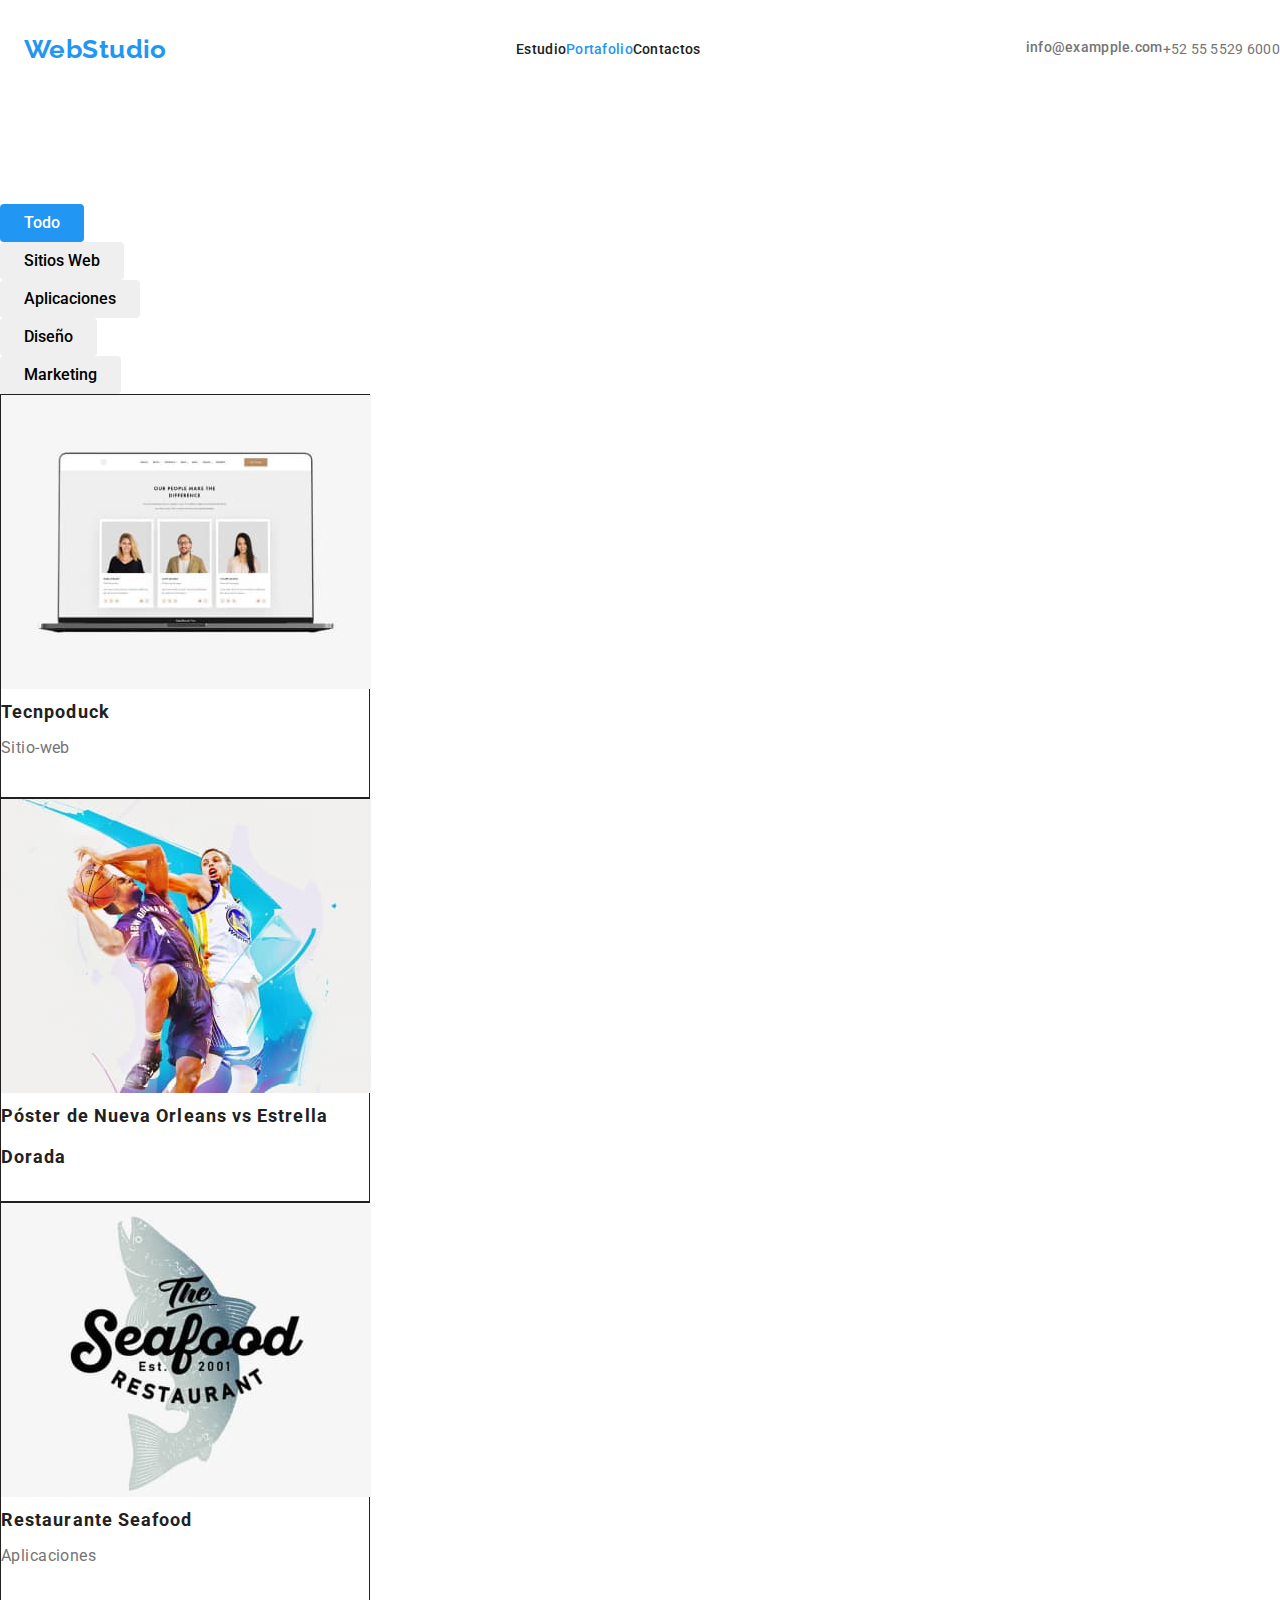
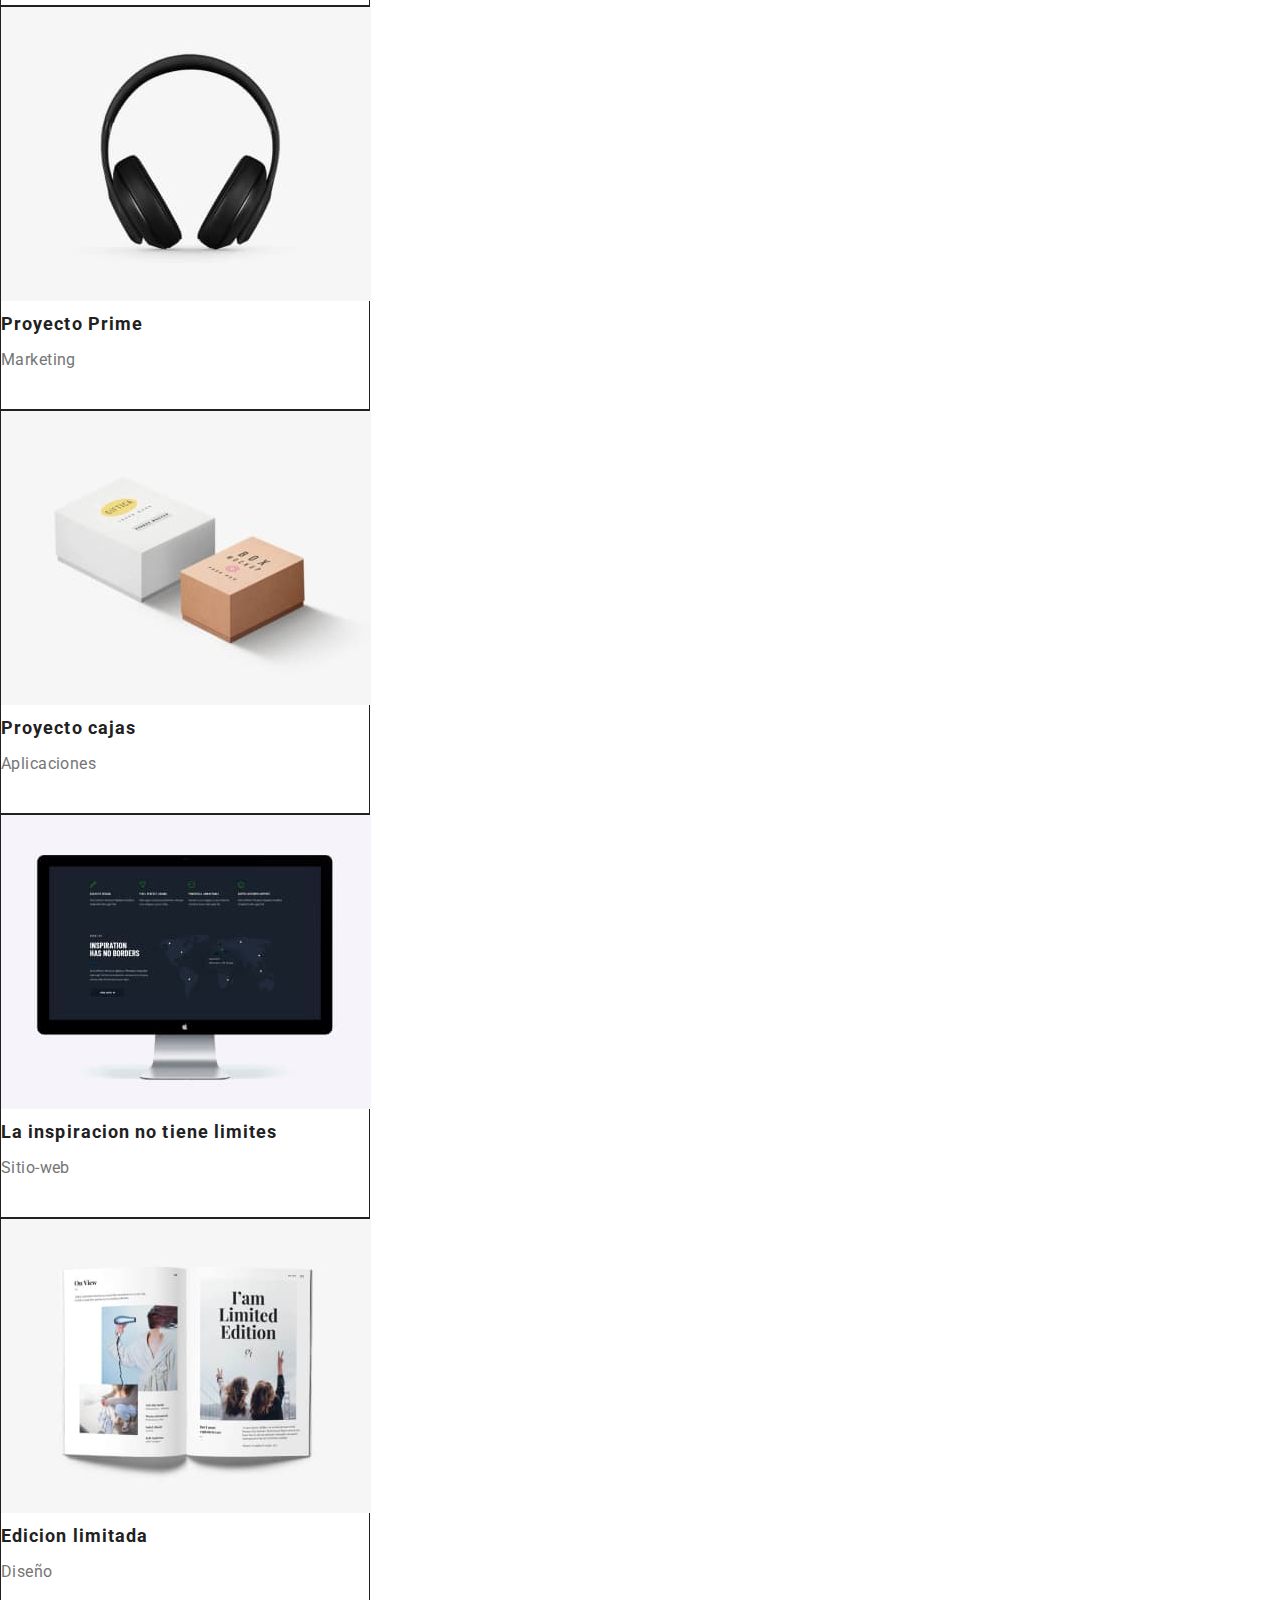
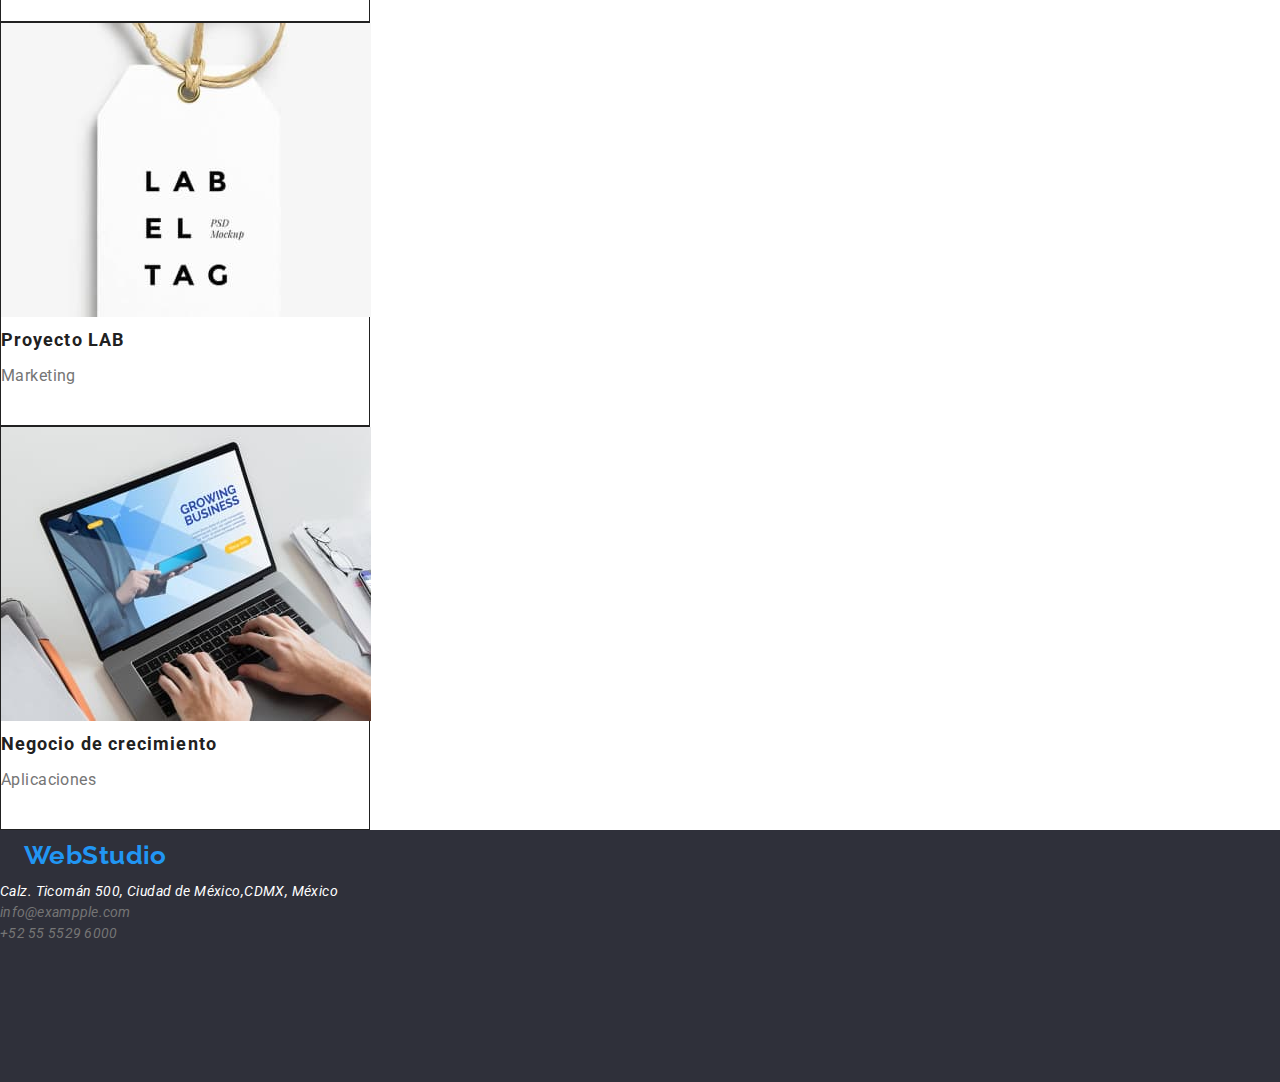
==== portfolio.html @ 2d62c131 "se agrego la tarea" ====
<!DOCTYPE html>
<html lang="en">

<head>
  <meta charset="UTF-8">
  <meta http-equiv="X-UA-Compatible" content="IE=edge">
  <meta name="viewport" content="width=device-width, initial-scale=1.0">
  <title>Portafolio</title>
  <link rel="preconnect" href="https://fonts.googleapis.com">
  <link rel="preconnect" href="https://fonts.gstatic.com" crossorigin>
  <link href="https://fonts.googleapis.com/css2?family=Raleway:wght@700&family=Roboto:wght@400;500;700;900&display=swap"
    rel="stylesheet">
    <link rel="stylesheet" href="css/styles.css">
</head>

<body>
  <header class="header">
    <a class="logo" href="index.html">WebStudio</a>
    <nav class="navbar">
      <ul class="items">
        <li class="item"><a class="link" href="index.html">Estudio</a></li>
        <li class="item">
          <a class="link link-active" href="portfolio.html">Portafolio</a>
        </li>
        <li class="item"><a class="link" href="#">Contactos</a></li>
      </ul>
    </nav>
    <ul class="contact-header">
      <li class="email">
        <a class="email-link" href="mailto:info@exampple.com">info@exampple.com</a>
      </li>
      <li class="telephone">
        <a class="telephone-link" href="tel:+525555296000">+52 55 5529 6000</a>
      </li>
    </ul>
  </header>
  <main>
    <ul class="selector-button">
      <li class="selector-list"><button class="selector-button-filter filter-active" type="button">Todo</button></li>
      <li class="selector-list"><button class="selector-button-filter" type="button">Sitios Web</button></li>
      <li class="selector-list"><button class="selector-button-filter" type="button">Aplicaciones</button></li>
      <li class="selector-list"><button class="selector-button-filter" type="button">Diseño</button></li>
      <li class="selector-list"><button class="selector-button-filter" type="button">Marketing</button></li>
    </ul>

    <ul class="portfolio-cards">
      <li class="portfolio-card">
        <img class="portfolio-image" src="images/imagen10.jpg" alt="imagen" width="370" height="294">
        <h3 class="portfolio-title">Tecnpoduck</h3>
        <p class="portfolio-work">Sitio-web</p>
      </li>
      <li class="portfolio-card">
        <img class="portfolio-image" src="images/imagen11.jpg" alt="imagen" width="370" height="294">
        <h3 class="portfolio-title">Póster de Nueva Orleans vs Estrella Dorada</h3>
        <!-- <p>Aplicaciones</p>  -->
      </li>
      <li class="portfolio-card">
        <img class="portfolio-image" src="images/imagen12.jpg" alt="imagen" width="370" height="294">
        <h3 class="portfolio-title">Restaurante Seafood</h3>
        <p class="portfolio-work">Aplicaciones</p>
      </li>
      <li class="portfolio-card">
        <img class="portfolio-image" src="images/imagen13.jpg" alt="imagen" width="370" height="294">
        <h3 class="portfolio-title">Proyecto Prime</h3>
        <p class="portfolio-work">Marketing</p>
      </li>
      <li class="portfolio-card">
        <img class="portfolio-image" src="images/imagen14.jpg" alt="imagen" width="370" height="294">
        <h3 class="portfolio-title">Proyecto cajas</h3>
        <p class="portfolio-work">Aplicaciones</p>
      </li>
      <li class="portfolio-card">
        <img class="portfolio-image" src="images/imagen15.jpg" alt="imagen" width="370" height="294">
        <h3 class="portfolio-title">La inspiracion no tiene limites</h3>
        <p class="portfolio-work">Sitio-web</p>
      </li>
      <li class="portfolio-card">
        <img class="portfolio-image" src="images/imagen16.jpg" alt="imagen" width="370" height="294">
        <h3 class="portfolio-title">Edicion limitada</h3>
        <p class="portfolio-work">Diseño</p>
      </li>
      <li class="portfolio-card">
        <img class="portfolio-image" src="images/imagen17.jpg" alt="imagen" width="370" height="294">
        <h3 class="portfolio-title">Proyecto LAB</h3>
        <p class="portfolio-work">Marketing</p>
      </li>
      <li class="portfolio-card">
        <img class="portfolio-image" src="images/imagen18.jpg" alt="imagen" width="370" height="294">
        <h3 class="portfolio-title">Negocio de crecimiento</h3>
        <p class="portfolio-work">Aplicaciones</p>
      </li>
    </ul>
  </main>

  <footer>
    <a class="logo" href="#">WebStudio</a>
    <address>
      <ul class="footer-contact">
        <li class="footer-city">
          <a class="footer-city-link" href="#">Calz. Ticomán 500, Ciudad de México,CDMX, México</a>
        </li>
        <li class="email">
          <a class="email-link" href="mailto:info@exampple.com">info@exampple.com</a>
        </li>
        <li class="telephone">
          <a class="telephone-link" href="tel:+525555296000">+52 55 5529 6000</a>
        </li>
      </ul>
    </address>
  </footer>
</body>

</html>
---- css/styles.css ----
*{
  padding: 0;
  margin: 0;
  box-sizing: border-box;
  
}
body{
  /* font-family: 'Raleway', sans-serif; */
  font-family: 'Roboto', sans-serif;
  color: #212121;
  font-size: 14px;
  letter-spacing: 0.03em ;
  background-color: white;
  display: block;
  
} 
.contenedor {
  width: 1200px;
  margin: 0 auto;
  max-width: 100%;
}
button{
  font-family:'Roboto', sans-serif;
}
a{
  text-decoration:none;
  color: #212121;
}
ul{
  list-style: none;
}

/* -----HEADER----- */

.logo{
  color: #2196F3;
  font-weight: 700;
  font-family: 'Raleway', sans-serif;
  font-size: 26px;
  line-height: 1.938em;
  padding: 24px ;
}
.link{
  font-size: 14px;
  font-weight: 500;
  line-height: 16px;
  letter-spacing: 0.02em;
  line-height: 1em;
  
}
.header{
  display: flex;
  justify-content: space-between;
  align-items: center;
}

header a:hover{
  color: #2196F3;
}
.email-link, .telephone-link{
  color: #757575;
  font-size: 14px;
  font-weight: 500;
  line-height: 16px;
  letter-spacing: 0.02em;
  line-height: 1em;

}
.link-active{
  color: #2196F3;
   font-size: 14px;
  font-weight: 500;
  line-height: 1em;
  letter-spacing: 0.02em;
}
.items{
  display: flex;
}
.contact-header{
  display: flex;
}

/* -----HERO---- */

.hero{
  background: #2F303A;
  color: #fff;
  
}
.hero .title{
  font-size: 44px;
  font-weight: 900;
  letter-spacing: 0.06em;
  text-align: center;
  line-height: 3.75em;
  padding-top: 30px;

}
.hero .button-hero{
  background-color: #2196F3;
  color: #fff;
  padding: 10px 32px;
  display: block;
  cursor: pointer;
  border: none;
  border-radius: 4px;
  line-height: 1.875em;
  font-weight: 700;
}

/* -----------CARDS------------ */

.title-advantages{
  display: none;
}

.card-advantages{
  width: 270px;
}
.title-details{
  color: #212121;
  font-size: 14px;
  line-height: 1em;
  font-weight: 700;

}
.card-text{
  color: #757575;
  line-height: 1.5em;
  font-size: 14px;
  font-weight: 400;
}


/* --------ABOUT-------- */

.title-about{
  font-size: 36px;
  text-align: center;
  font-weight: 700;
  line-height: 2.637em;
 
}
.about-images-list{
  margin-top: 55px;
}




/* --------------EQUIPEMENT----------- */


.title-equipment{
  font-size: 36px;
  font-weight: 700;
  text-align: center;
  line-height: 2.637em;
  
}

.card-equipment{
  text-align: center;
  width: 270px;
  height: 368px;
}
.card-name{
  font-size: 16px;
  font-weight: 500;
  line-height: 1.172em;
}
.card-profesion{
  color: #757575;
  font-weight: 400;
  font-size: 16px;
  line-height: 1.172em;
  
}


footer{
  background-color: #2F303A;
  height: 252px;

}
.footer-city-link{
  color: #fff;
  font-weight: 400;
  font-size: 14px;
  line-height: 1.5em;
}
footer .email-link, .telephone-link{
  color: #757575;
  font-weight: 400;
  font-size: 14px;
  line-height: 1.5em;
}



/*-------Portafolio------*/
.selector-button {
  margin-top: 106px;
}

.selector-button-filter{
  padding: 6px 24px;
  border: none;
  border-radius: 4px;
  font-weight: 500;
  font-size: 16px;
  line-height: 1.625em;
  text-align: center;
}


.selector-button-filter:hover{
  color: #fff;
  background-color:#2196F3;
}

.filter-active{
  background-color: #2196F3;
  color: #fff;
}
.portfolio-card{
  width: 370px;
  height: 404px;
  border: 1px solid;
}
.portfolio-title{
  font-size: 18px;
  font-weight: 700;
  line-height: 2.25em;
  letter-spacing: 0.06em;
}
.portfolio-work{
  color: #757575;
  font-weight: 400;
  font-size: 16px;
  line-height: 1.875em;
  
}
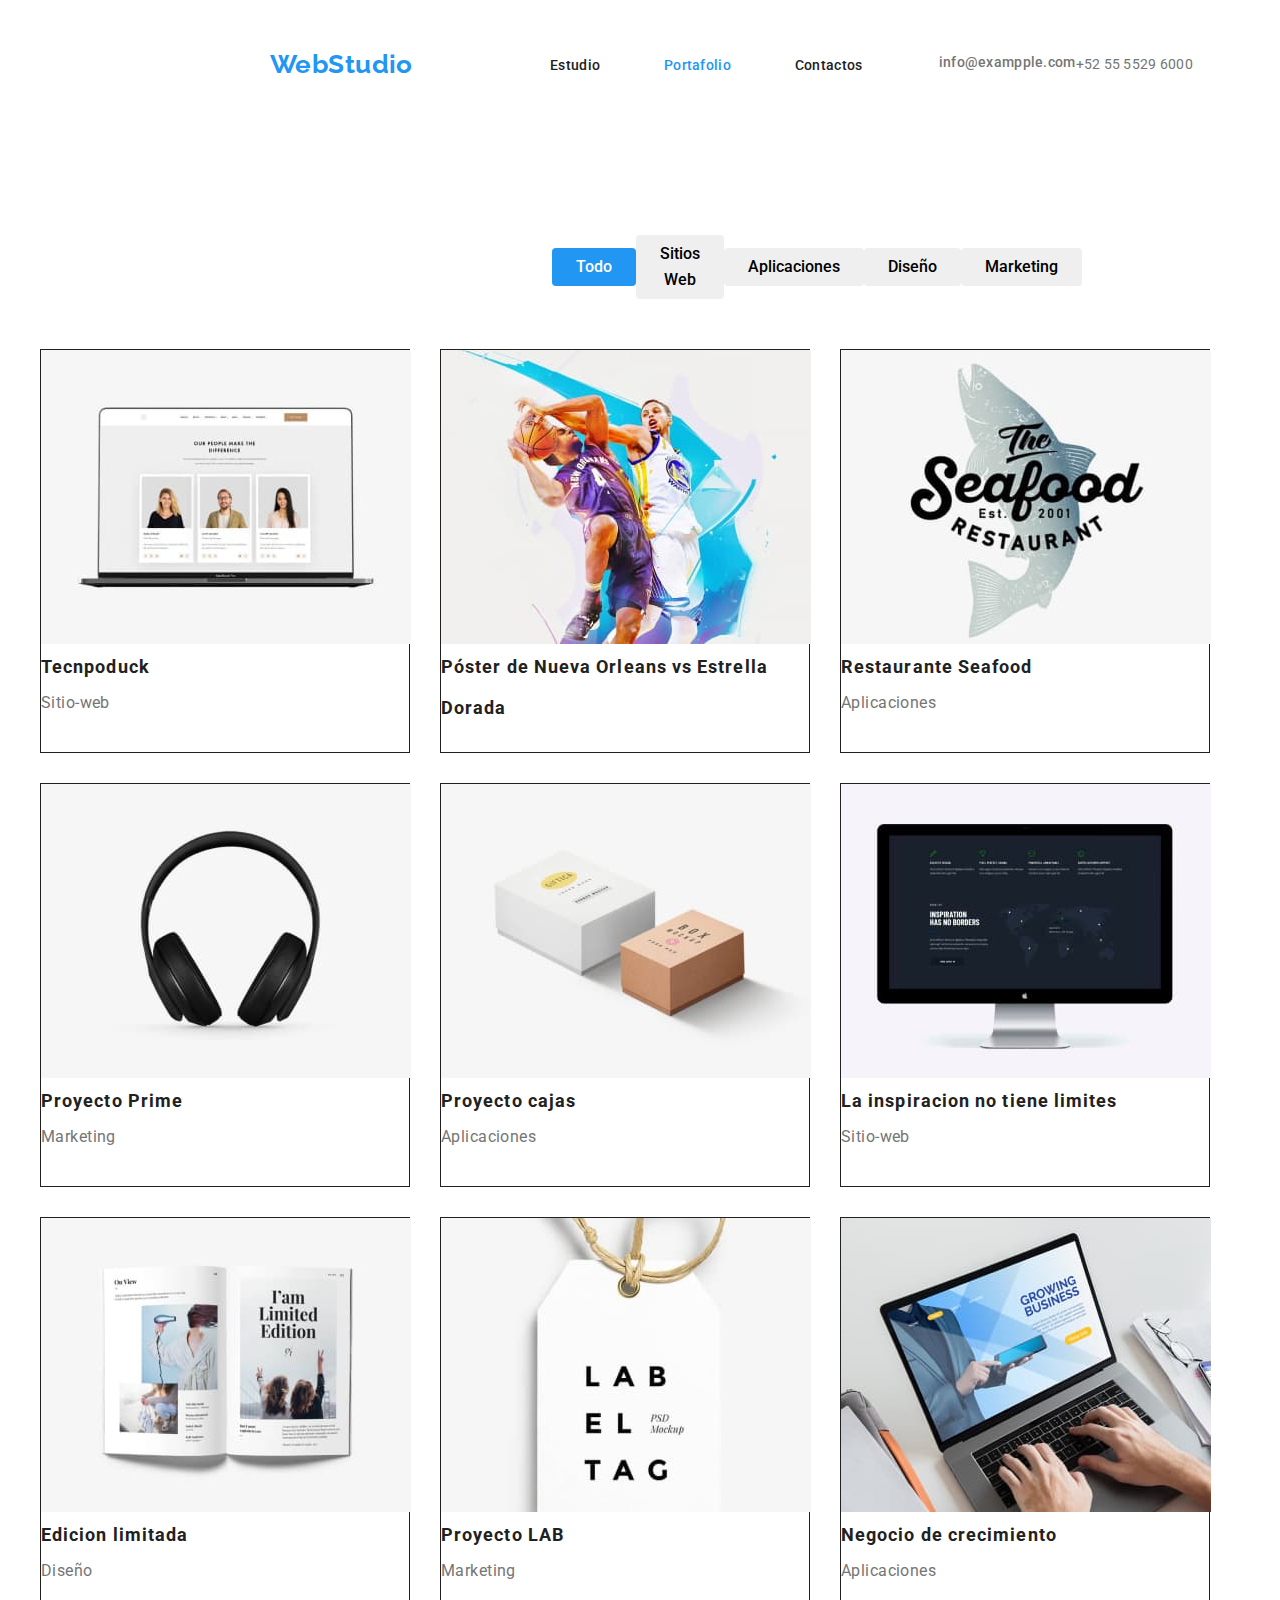
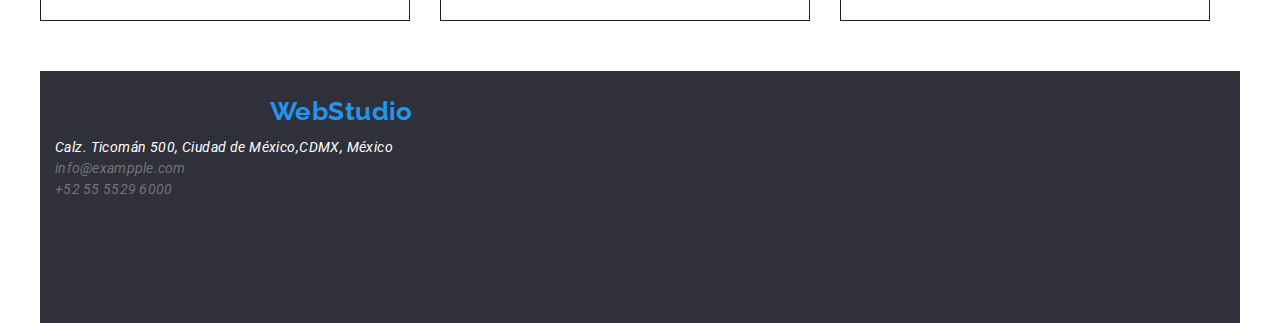
==== commit 6a24d351: "some message" ====
--- a/portfolio.html
+++ b/portfolio.html
@@ -15,24 +15,26 @@
 
 <body>
   <header class="header">
-    <a class="logo" href="index.html">WebStudio</a>
-    <nav class="navbar">
-      <ul class="items">
-        <li class="item"><a class="link" href="index.html">Estudio</a></li>
-        <li class="item">
-          <a class="link link-active" href="portfolio.html">Portafolio</a>
+    <div class="container">
+      <a class="logo" href="index.html">WebStudio</a>
+      <nav class="navbar">
+        <ul class="items">
+          <li class="item"><a class="link" href="index.html">Estudio</a></li>
+          <li class="item">
+            <a class="link link-active" href="portfolio.html">Portafolio</a>
+          </li>
+          <li class="item"><a class="link" href="#">Contactos</a></li>
+        </ul>
+      </nav>
+      <ul class="contact-header">
+        <li class="email">
+          <a class="email-link" href="mailto:info@exampple.com">info@exampple.com</a>
         </li>
-        <li class="item"><a class="link" href="#">Contactos</a></li>
+        <li class="telephone">
+          <a class="telephone-link" href="tel:+525555296000">+52 55 5529 6000</a>
+        </li>
       </ul>
-    </nav>
-    <ul class="contact-header">
-      <li class="email">
-        <a class="email-link" href="mailto:info@exampple.com">info@exampple.com</a>
-      </li>
-      <li class="telephone">
-        <a class="telephone-link" href="tel:+525555296000">+52 55 5529 6000</a>
-      </li>
-    </ul>
+    </div>
   </header>
   <main>
     <ul class="selector-button">
@@ -93,20 +95,22 @@
   </main>
 
   <footer>
-    <a class="logo" href="#">WebStudio</a>
-    <address>
-      <ul class="footer-contact">
-        <li class="footer-city">
-          <a class="footer-city-link" href="#">Calz. Ticomán 500, Ciudad de México,CDMX, México</a>
-        </li>
-        <li class="email">
-          <a class="email-link" href="mailto:info@exampple.com">info@exampple.com</a>
-        </li>
-        <li class="telephone">
-          <a class="telephone-link" href="tel:+525555296000">+52 55 5529 6000</a>
-        </li>
-      </ul>
-    </address>
+    <div class="container">
+      <a class="logo" href="#">WebStudio</a>
+      <address>
+        <ul class="footer-contact">
+          <li class="footer-city">
+            <a class="footer-city-link" href="#">Calz. Ticomán 500, Ciudad de México,CDMX, México</a>
+          </li>
+          <li class="email">
+            <a class="email-link" href="mailto:info@exampple.com">info@exampple.com</a>
+          </li>
+          <li class="telephone">
+            <a class="telephone-link" href="tel:+525555296000">+52 55 5529 6000</a>
+          </li>
+        </ul>
+      </address>
+    </div>
   </footer>
 </body>
 
--- a/css/styles.css
+++ b/css/styles.css
@@ -14,10 +14,13 @@
   display: block;
   
 } 
-.contenedor {
+.container {
   width: 1200px;
   margin: 0 auto;
-  max-width: 100%;
+  padding: 15px;
+  right: 15px;
+  left: 15px;
+
 }
 button{
   font-family:'Roboto', sans-serif;
@@ -38,7 +41,7 @@
   font-family: 'Raleway', sans-serif;
   font-size: 26px;
   line-height: 1.938em;
-  padding: 24px ;
+  padding: 24px 93px 25px 215px;
 }
 .link{
   font-size: 14px;
@@ -46,13 +49,18 @@
   line-height: 16px;
   letter-spacing: 0.02em;
   line-height: 1em;
-  
-}
-.header{
+  padding: 32px;
+  
+}
+
+.header .container {
   display: flex;
   justify-content: space-between;
   align-items: center;
-}
+  
+}
+
+
 
 header a:hover{
   color: #2196F3;
@@ -68,32 +76,46 @@
 }
 .link-active{
   color: #2196F3;
-   font-size: 14px;
+  font-size: 14px;
   font-weight: 500;
   line-height: 1em;
   letter-spacing: 0.02em;
 }
 .items{
   display: flex;
+  
 }
 .contact-header{
   display: flex;
-}
+  padding: 32px;
+}
+
+  
 
 /* -----HERO---- */
 
 .hero{
   background: #2F303A;
   color: #fff;
+  padding-top: 200px;
+  padding-bottom: 200px;
+  text-align: center;
+  
+}
+.button-hero{
+  padding-bottom: 200px;
+  margin: 0 auto;
   
 }
 .hero .title{
   font-size: 44px;
   font-weight: 900;
   letter-spacing: 0.06em;
-  text-align: center;
-  line-height: 3.75em;
-  padding-top: 30px;
+  width: 696px;
+  margin: auto;
+  margin-bottom: 30px;
+
+
 
 }
 .hero .button-hero{
@@ -106,16 +128,26 @@
   border-radius: 4px;
   line-height: 1.875em;
   font-weight: 700;
-}
+  
+}
+.cards-advantages{
+ display: flex;
+ flex-wrap: wrap;
+ gap: 10px;
+ padding-top: 95px;
+}
+
 
 /* -----------CARDS------------ */
 
 .title-advantages{
   display: none;
+
 }
 
 .card-advantages{
   width: 270px;
+  
 }
 .title-details{
   color: #212121;
@@ -129,6 +161,8 @@
   line-height: 1.5em;
   font-size: 14px;
   font-weight: 400;
+  margin-top: 10px;
+  
 }
 
 
@@ -143,6 +177,20 @@
 }
 .about-images-list{
   margin-top: 55px;
+  width: 373.16px;
+  height: 323.7px;
+  top: 1092.3px;
+  left: 215px;
+  
+  
+  
+}
+.about-images{
+  display: flex;
+  flex-wrap: wrap;
+  gap: 10px
+  
+ 
 }
 
 
@@ -156,6 +204,8 @@
   font-weight: 700;
   text-align: center;
   line-height: 2.637em;
+  margin-top: 188px;
+  margin-bottom: 50px;
   
 }
 
@@ -163,6 +213,13 @@
   text-align: center;
   width: 270px;
   height: 368px;
+}
+
+.cards-equipments{
+  display: flex;
+  flex-wrap: wrap;
+  gap: 10px;
+
 }
 .card-name{
   font-size: 16px;
@@ -199,8 +256,17 @@
 
 
 /*-------Portafolio------*/
+
+
 .selector-button {
   margin-top: 106px;
+  display: flex;
+  justify-content: space-between;
+  align-items: center;
+  padding-left: 512px;
+  padding-right: 520px;
+  margin-bottom: 50px;
+
 }
 
 .selector-button-filter{
@@ -217,6 +283,7 @@
 .selector-button-filter:hover{
   color: #fff;
   background-color:#2196F3;
+  
 }
 
 .filter-active{
@@ -240,4 +307,15 @@
   font-size: 16px;
   line-height: 1.875em;
   
+}
+.portfolio-cards{
+  display: flex;
+  flex-wrap: wrap;
+  gap: 30px;
+  margin-bottom: 50px
+  
+}
+body {
+  width: 1200px;
+  margin: 0 auto;
 }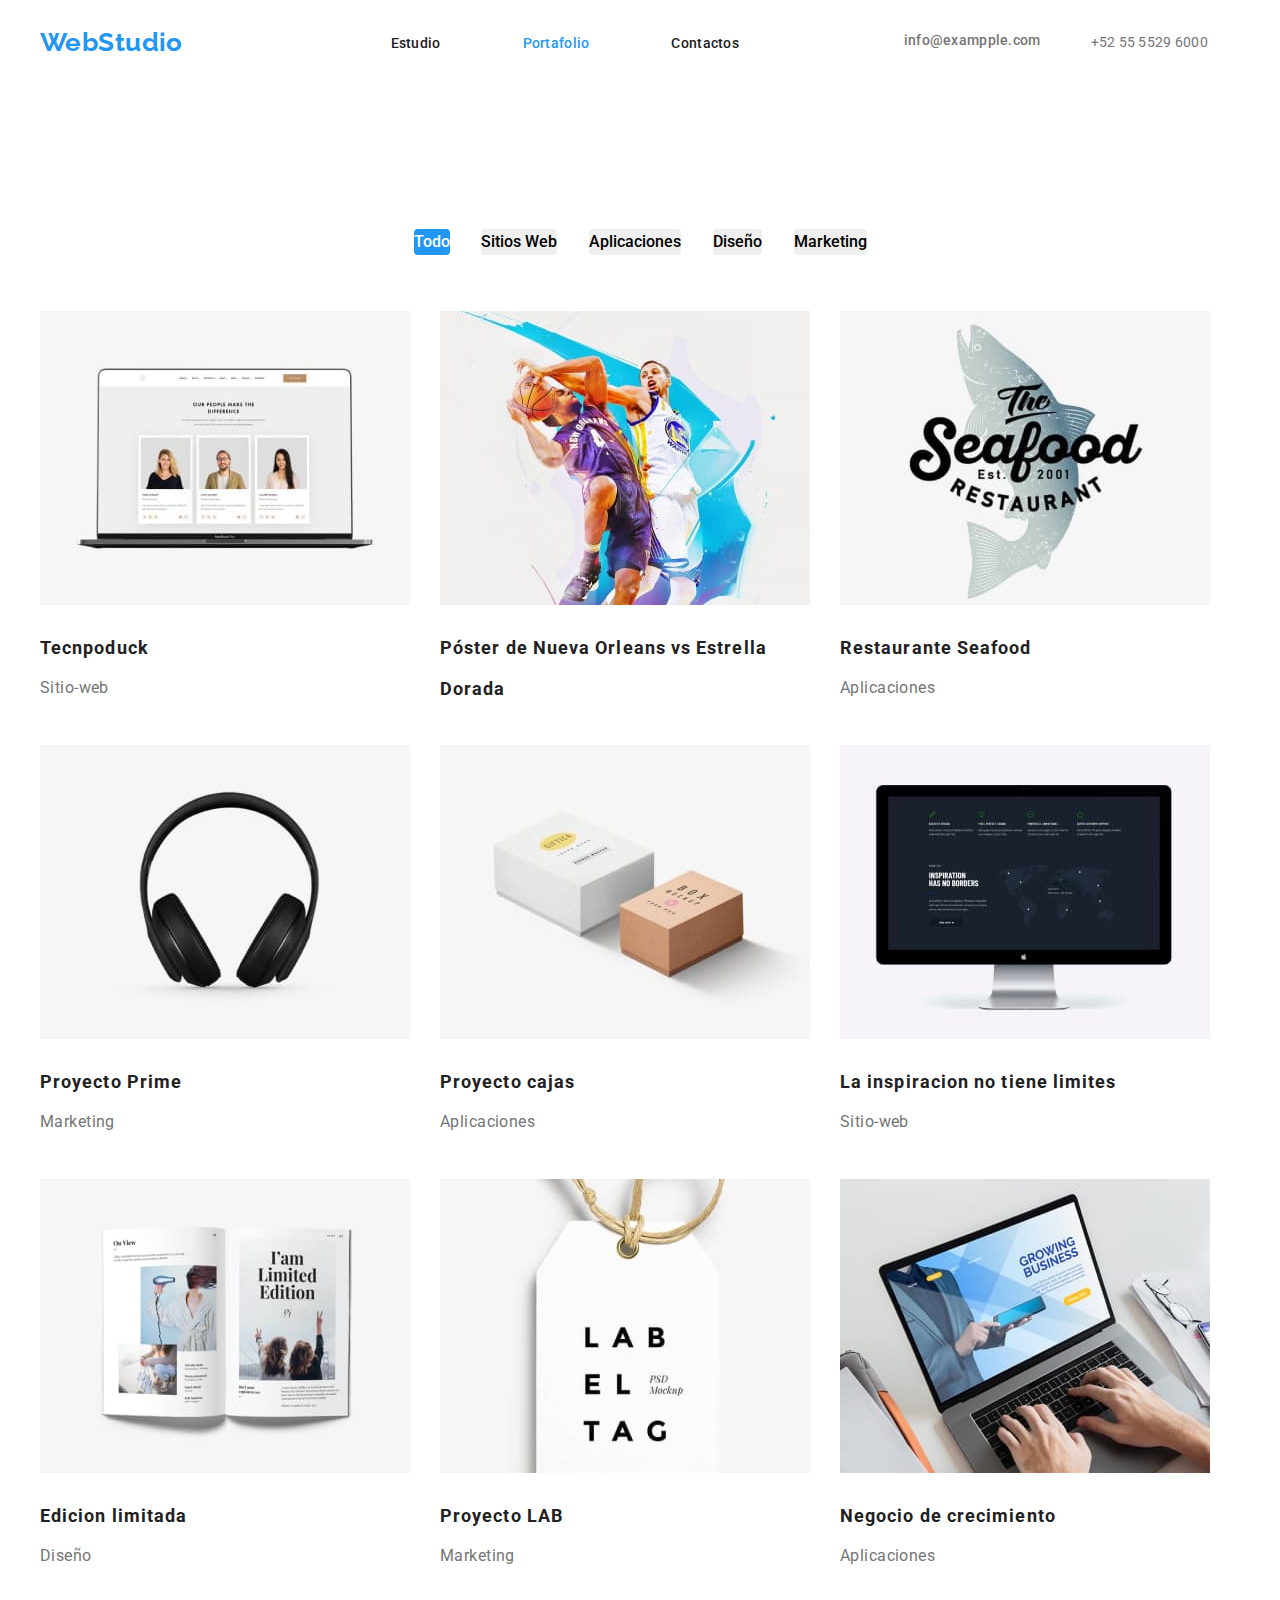
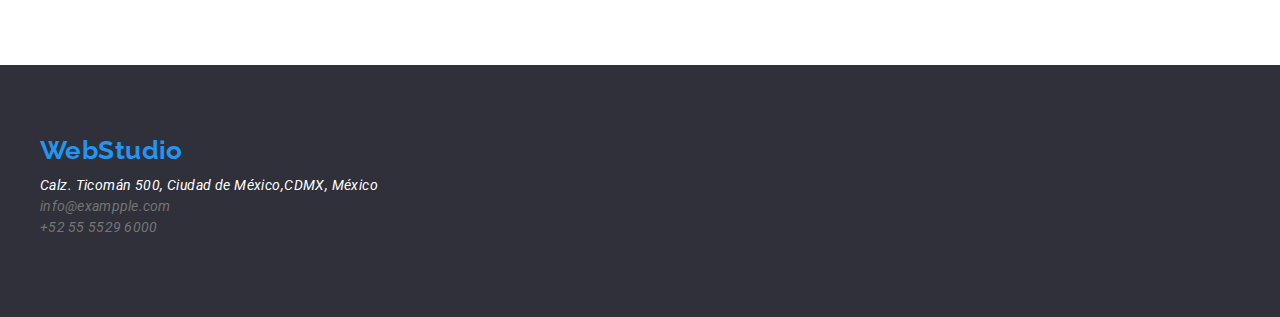
==== commit df215ae8: "modicicaciones" ====
--- a/portfolio.html
+++ b/portfolio.html
@@ -37,61 +37,63 @@
     </div>
   </header>
   <main>
-    <ul class="selector-button">
-      <li class="selector-list"><button class="selector-button-filter filter-active" type="button">Todo</button></li>
-      <li class="selector-list"><button class="selector-button-filter" type="button">Sitios Web</button></li>
-      <li class="selector-list"><button class="selector-button-filter" type="button">Aplicaciones</button></li>
-      <li class="selector-list"><button class="selector-button-filter" type="button">Diseño</button></li>
-      <li class="selector-list"><button class="selector-button-filter" type="button">Marketing</button></li>
-    </ul>
+    <div class="container">
+      <ul class="selector-button">
+        <li class="selector-list"><button class="selector-button-filter filter-active" type="button">Todo</button></li>
+        <li class="selector-list"><button class="selector-button-filter" type="button">Sitios Web</button></li>
+        <li class="selector-list"><button class="selector-button-filter" type="button">Aplicaciones</button></li>
+        <li class="selector-list"><button class="selector-button-filter" type="button">Diseño</button></li>
+        <li class="selector-list"><button class="selector-button-filter" type="button">Marketing</button></li>
+      </ul>
 
-    <ul class="portfolio-cards">
-      <li class="portfolio-card">
-        <img class="portfolio-image" src="images/imagen10.jpg" alt="imagen" width="370" height="294">
-        <h3 class="portfolio-title">Tecnpoduck</h3>
-        <p class="portfolio-work">Sitio-web</p>
-      </li>
-      <li class="portfolio-card">
-        <img class="portfolio-image" src="images/imagen11.jpg" alt="imagen" width="370" height="294">
-        <h3 class="portfolio-title">Póster de Nueva Orleans vs Estrella Dorada</h3>
+      <ul class="portfolio-cards">
+        <li class="portfolio-card">
+          <img class="portfolio-image" src="images/imagen10.jpg" alt="imagen" width="370" height="294">
+          <h3 class="portfolio-title">Tecnpoduck</h3>
+          <p class="portfolio-work">Sitio-web</p>
+        </li>
+        <li class="portfolio-card">
+         <img class="portfolio-image" src="images/imagen11.jpg" alt="imagen" width="370" height="294">
+          <h3 class="portfolio-title">Póster de Nueva Orleans vs Estrella Dorada</h3>
         <!-- <p>Aplicaciones</p>  -->
-      </li>
-      <li class="portfolio-card">
-        <img class="portfolio-image" src="images/imagen12.jpg" alt="imagen" width="370" height="294">
-        <h3 class="portfolio-title">Restaurante Seafood</h3>
-        <p class="portfolio-work">Aplicaciones</p>
-      </li>
-      <li class="portfolio-card">
-        <img class="portfolio-image" src="images/imagen13.jpg" alt="imagen" width="370" height="294">
-        <h3 class="portfolio-title">Proyecto Prime</h3>
-        <p class="portfolio-work">Marketing</p>
-      </li>
-      <li class="portfolio-card">
-        <img class="portfolio-image" src="images/imagen14.jpg" alt="imagen" width="370" height="294">
-        <h3 class="portfolio-title">Proyecto cajas</h3>
-        <p class="portfolio-work">Aplicaciones</p>
-      </li>
-      <li class="portfolio-card">
-        <img class="portfolio-image" src="images/imagen15.jpg" alt="imagen" width="370" height="294">
-        <h3 class="portfolio-title">La inspiracion no tiene limites</h3>
-        <p class="portfolio-work">Sitio-web</p>
-      </li>
-      <li class="portfolio-card">
-        <img class="portfolio-image" src="images/imagen16.jpg" alt="imagen" width="370" height="294">
-        <h3 class="portfolio-title">Edicion limitada</h3>
-        <p class="portfolio-work">Diseño</p>
-      </li>
-      <li class="portfolio-card">
-        <img class="portfolio-image" src="images/imagen17.jpg" alt="imagen" width="370" height="294">
-        <h3 class="portfolio-title">Proyecto LAB</h3>
-        <p class="portfolio-work">Marketing</p>
-      </li>
-      <li class="portfolio-card">
-        <img class="portfolio-image" src="images/imagen18.jpg" alt="imagen" width="370" height="294">
-        <h3 class="portfolio-title">Negocio de crecimiento</h3>
-        <p class="portfolio-work">Aplicaciones</p>
-      </li>
-    </ul>
+        </li>
+        <li class="portfolio-card">
+          <img class="portfolio-image" src="images/imagen12.jpg" alt="imagen" width="370" height="294">
+          <h3 class="portfolio-title">Restaurante Seafood</h3>
+          <p class="portfolio-work">Aplicaciones</p>
+        </li>
+        <li class="portfolio-card">
+          <img class="portfolio-image" src="images/imagen13.jpg" alt="imagen" width="370" height="294">
+          <h3 class="portfolio-title">Proyecto Prime</h3>
+          <p class="portfolio-work">Marketing</p>
+        </li>
+        <li class="portfolio-card">
+          <img class="portfolio-image" src="images/imagen14.jpg" alt="imagen" width="370" height="294">
+          <h3 class="portfolio-title">Proyecto cajas</h3>
+          <p class="portfolio-work">Aplicaciones</p>
+        </li>
+        <li class="portfolio-card">
+          <img class="portfolio-image" src="images/imagen15.jpg" alt="imagen" width="370" height="294">
+          <h3 class="portfolio-title">La inspiracion no tiene limites</h3>
+          <p class="portfolio-work">Sitio-web</p>
+        </li>
+        <li class="portfolio-card">
+          <img class="portfolio-image" src="images/imagen16.jpg" alt="imagen" width="370" height="294">
+          <h3 class="portfolio-title">Edicion limitada</h3>
+          <p class="portfolio-work">Diseño</p>
+        </li>
+        <li class="portfolio-card">
+          <img class="portfolio-image" src="images/imagen17.jpg" alt="imagen" width="370" height="294">
+          <h3 class="portfolio-title">Proyecto LAB</h3>
+          <p class="portfolio-work">Marketing</p>
+        </li>
+        <li class="portfolio-card">
+          <img class="portfolio-image" src="images/imagen18.jpg" alt="imagen" width="370" height="294">
+          <h3 class="portfolio-title">Negocio de crecimiento</h3>
+          <p class="portfolio-work">Aplicaciones</p>
+        </li>
+      </ul>
+    </div>
   </main>
 
   <footer>
--- a/css/styles.css
+++ b/css/styles.css
@@ -14,17 +14,16 @@
   display: block;
   
 } 
+
 .container {
   width: 1200px;
   margin: 0 auto;
-  padding: 15px;
-  right: 15px;
-  left: 15px;
-
+ 
 }
 button{
   font-family:'Roboto', sans-serif;
 }
+
 a{
   text-decoration:none;
   color: #212121;
@@ -41,7 +40,9 @@
   font-family: 'Raleway', sans-serif;
   font-size: 26px;
   line-height: 1.938em;
-  padding: 24px 93px 25px 215px;
+  padding-right: 93px;
+  
+ 
 }
 .link{
   font-size: 14px;
@@ -50,6 +51,8 @@
   letter-spacing: 0.02em;
   line-height: 1em;
   padding: 32px;
+  padding-right: 50px;
+
   
 }
 
@@ -57,9 +60,11 @@
   display: flex;
   justify-content: space-between;
   align-items: center;
-  
-}
-
+}
+
+.email-link {
+  padding-right: 50px;
+}
 
 
 header a:hover{
@@ -134,7 +139,6 @@
  display: flex;
  flex-wrap: wrap;
  gap: 10px;
- padding-top: 95px;
 }
 
 
@@ -154,6 +158,7 @@
   font-size: 14px;
   line-height: 1em;
   font-weight: 700;
+  margin-top: 95px;
 
 }
 .card-text{
@@ -164,6 +169,7 @@
   margin-top: 10px;
   
 }
+
 
 
 /* --------ABOUT-------- */
@@ -173,6 +179,8 @@
   text-align: center;
   font-weight: 700;
   line-height: 2.637em;
+  margin-top: 94px;
+  margin-bottom: 55.05px;
  
 }
 .about-images-list{
@@ -180,8 +188,6 @@
   width: 373.16px;
   height: 323.7px;
   top: 1092.3px;
-  left: 215px;
-  
   
   
 }
@@ -219,6 +225,7 @@
   display: flex;
   flex-wrap: wrap;
   gap: 10px;
+  margin-bottom: 94px;
 
 }
 .card-name{
@@ -255,6 +262,8 @@
 
 
 
+
+
 /*-------Portafolio------*/
 
 
@@ -263,26 +272,29 @@
   display: flex;
   justify-content: space-between;
   align-items: center;
-  padding-left: 512px;
-  padding-right: 520px;
   margin-bottom: 50px;
+  width: 453px;
+  margin: 0 auto;
 
 }
 
 .selector-button-filter{
-  padding: 6px 24px;
   border: none;
   border-radius: 4px;
   font-weight: 500;
   font-size: 16px;
   line-height: 1.625em;
   text-align: center;
+  margin-top: 144px;
+  margin-bottom: 56px;
+  
 }
 
 
 .selector-button-filter:hover{
   color: #fff;
   background-color:#2196F3;
+  padding-right: 8px;
   
 }
 
@@ -293,29 +305,35 @@
 .portfolio-card{
   width: 370px;
   height: 404px;
-  border: 1px solid;
+  
 }
 .portfolio-title{
   font-size: 18px;
   font-weight: 700;
   line-height: 2.25em;
   letter-spacing: 0.06em;
+  margin-top: 20px;
+  
 }
 .portfolio-work{
   color: #757575;
   font-weight: 400;
   font-size: 16px;
   line-height: 1.875em;
+  margin-top: 4px;
   
 }
 .portfolio-cards{
   display: flex;
   flex-wrap: wrap;
   gap: 30px;
-  margin-bottom: 50px
-  
-}
-body {
-  width: 1200px;
-  margin: 0 auto;
+  margin-bottom: 30px  
+}
+
+footer{
+  margin-top: 82px;
+}
+footer .logo {
+  padding-top: 60px;
+  display: inline-block
 }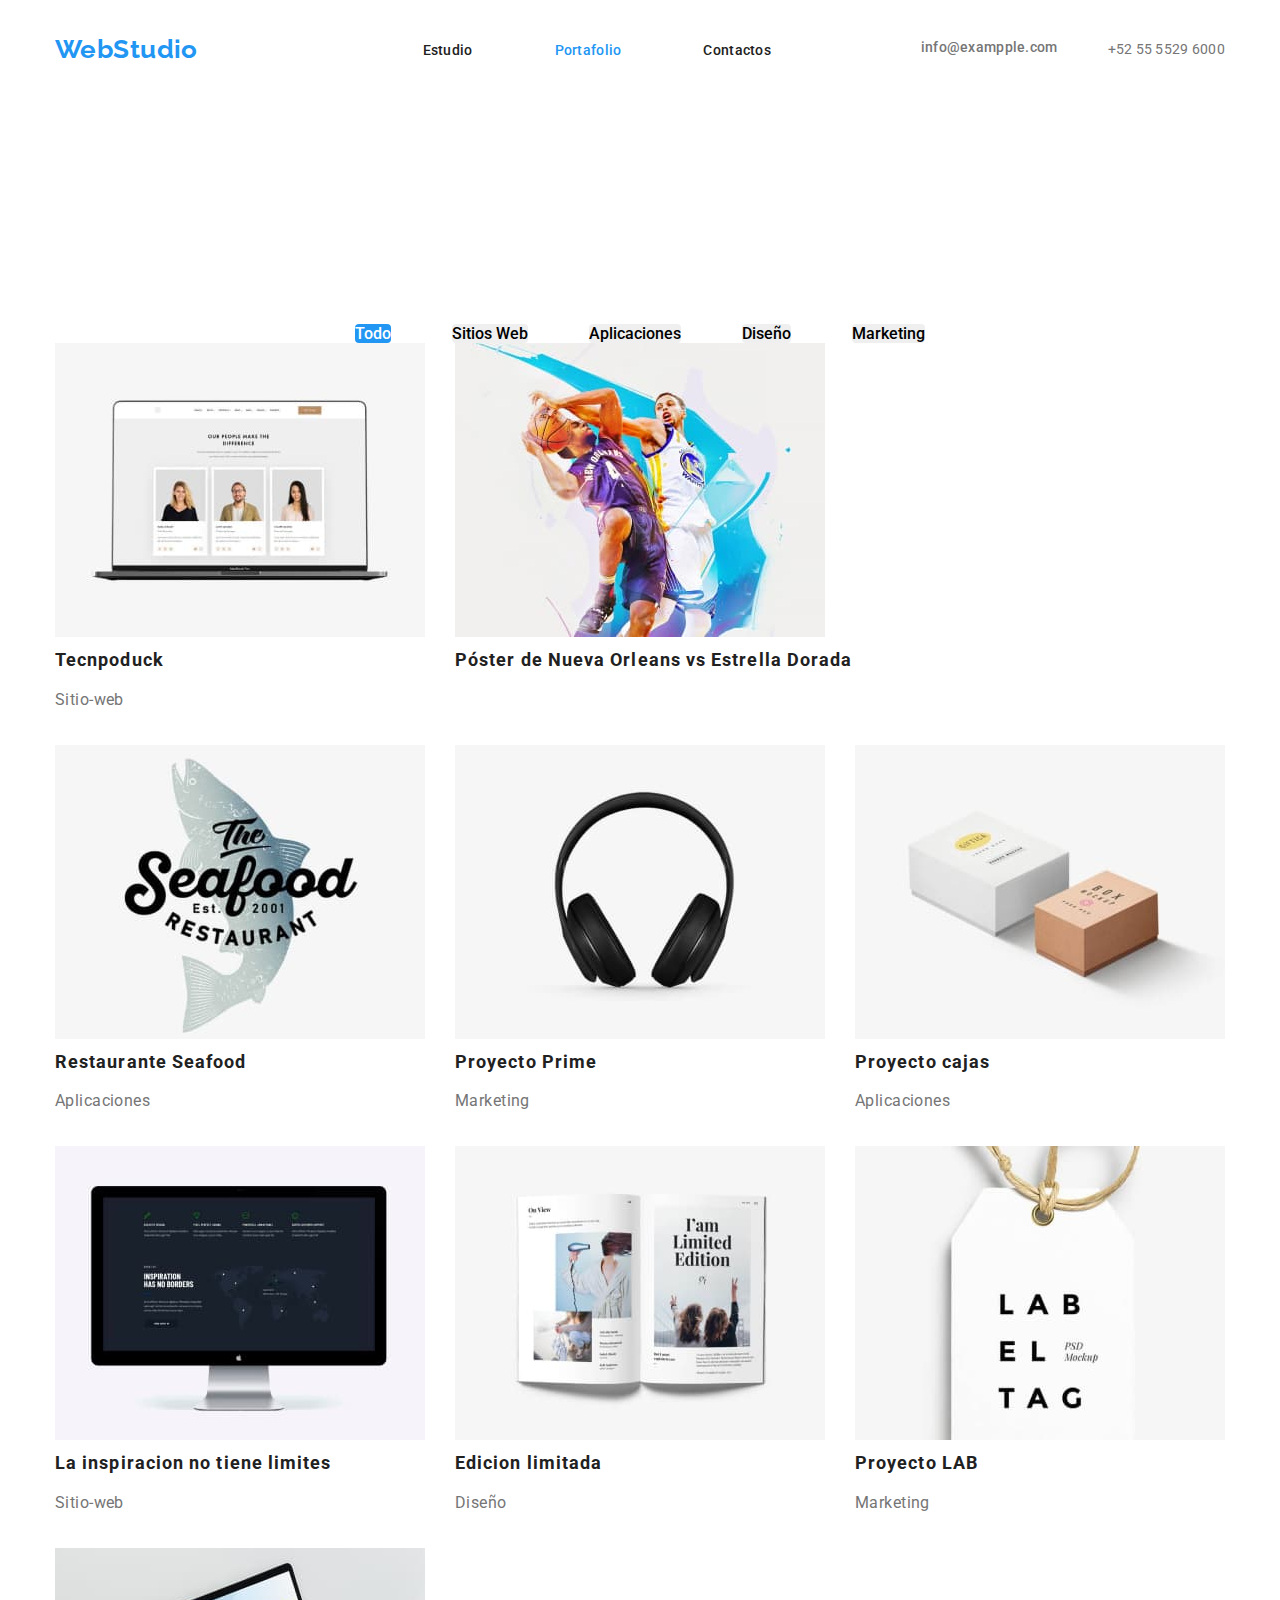
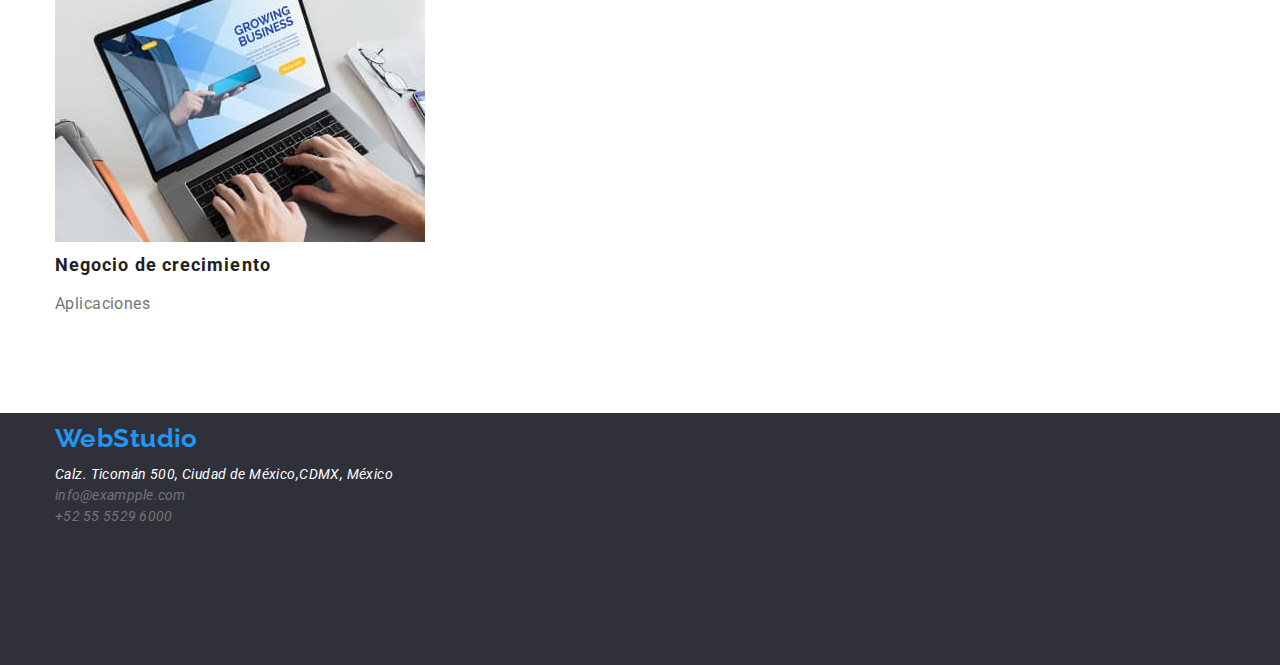
==== commit 9953fe04: "modificaciones" ====
--- a/portfolio.html
+++ b/portfolio.html
@@ -15,7 +15,7 @@
 
 <body>
   <header class="header">
-    <div class="container">
+    <div class="portfolios container ">
       <a class="logo" href="index.html">WebStudio</a>
       <nav class="navbar">
         <ul class="items">
@@ -37,7 +37,7 @@
     </div>
   </header>
   <main>
-    <div class="container">
+    <div class="container section">
       <ul class="selector-button">
         <li class="selector-list"><button class="selector-button-filter filter-active" type="button">Todo</button></li>
         <li class="selector-list"><button class="selector-button-filter" type="button">Sitios Web</button></li>
@@ -98,7 +98,7 @@
 
   <footer>
     <div class="container">
-      <a class="logo" href="#">WebStudio</a>
+      <a class="logo footers" href="#">WebStudio</a>
       <address>
         <ul class="footer-contact">
           <li class="footer-city">
--- a/css/styles.css
+++ b/css/styles.css
@@ -18,7 +18,10 @@
 .container {
   width: 1200px;
   margin: 0 auto;
- 
+  padding-left: 15px;
+  padding-right: 15px;
+  
+  
 }
 button{
   font-family:'Roboto', sans-serif;
@@ -40,7 +43,9 @@
   font-family: 'Raleway', sans-serif;
   font-size: 26px;
   line-height: 1.938em;
-  padding-right: 93px;
+  margin-right: 93px;
+  padding-top: 24px;
+  padding-bottom: 25px;
   
  
 }
@@ -52,7 +57,8 @@
   line-height: 1em;
   padding: 32px;
   padding-right: 50px;
-
+  padding-top: 32px;
+  padding-bottom: 32px;
   
 }
 
@@ -77,6 +83,8 @@
   line-height: 16px;
   letter-spacing: 0.02em;
   line-height: 1em;
+  padding-top: 32px;
+  padding-bottom: 32px;
 
 }
 .link-active{
@@ -92,12 +100,17 @@
 }
 .contact-header{
   display: flex;
-  padding: 32px;
+ 
 }
 
   
 
 /* -----HERO---- */
+.section{
+  padding-top: 94px;
+  padding-bottom: 94px;
+  
+}
 
 .hero{
   background: #2F303A;
@@ -137,8 +150,8 @@
 }
 .cards-advantages{
  display: flex;
- flex-wrap: wrap;
- gap: 10px;
+ flex-wrap: nowrap;
+ gap: 30px;
 }
 
 
@@ -150,7 +163,8 @@
 }
 
 .card-advantages{
-  width: 270px;
+  flex-basis: calc((100%-90px)/4);
+  
   
 }
 .title-details{
@@ -179,24 +193,18 @@
   text-align: center;
   font-weight: 700;
   line-height: 2.637em;
-  margin-top: 94px;
   margin-bottom: 55.05px;
  
 }
 .about-images-list{
-  margin-top: 55px;
-  width: 373.16px;
-  height: 323.7px;
-  top: 1092.3px;
+  flex-basis: calc((100%-90.78px)/2);
   
   
 }
 .about-images{
   display: flex;
-  flex-wrap: wrap;
-  gap: 10px
-  
- 
+  flex-wrap: nowrap;
+  gap: 30.26px;
 }
 
 
@@ -210,7 +218,6 @@
   font-weight: 700;
   text-align: center;
   line-height: 2.637em;
-  margin-top: 188px;
   margin-bottom: 50px;
   
 }
@@ -219,19 +226,26 @@
   text-align: center;
   width: 270px;
   height: 368px;
+  flex-basis: calc((100%-97px)/3);
+  background: #FFFFFF;
+  border-radius: 0px 0px 4px 4px;
+  box-shadow: 0px 1px 3px rgba(0, 0, 0, 0.12), 0px 1px 1px rgba(0, 0, 0, 0.14), 0px 2px 1px rgba(0, 0, 0, 0.2);
+
 }
 
 .cards-equipments{
   display: flex;
-  flex-wrap: wrap;
-  gap: 10px;
-  margin-bottom: 94px;
+  flex-wrap: nowrap;
+  gap: 37px;
+
+
 
 }
 .card-name{
   font-size: 16px;
   font-weight: 500;
   line-height: 1.172em;
+  margin-bottom: 10px;
 }
 .card-profesion{
   color: #757575;
@@ -266,15 +280,18 @@
 
 /*-------Portafolio------*/
 
+.portfolios {
+  padding-bottom: 131px;
+}
 
 .selector-button {
-  margin-top: 106px;
   display: flex;
   justify-content: space-between;
   align-items: center;
   margin-bottom: 50px;
-  width: 453px;
   margin: 0 auto;
+  padding-right: 300px;
+  padding-left: 300px;
 
 }
 
@@ -283,18 +300,16 @@
   border-radius: 4px;
   font-weight: 500;
   font-size: 16px;
-  line-height: 1.625em;
-  text-align: center;
-  margin-top: 144px;
-  margin-bottom: 56px;
-  
+  
+
 }
 
 
 .selector-button-filter:hover{
   color: #fff;
   background-color:#2196F3;
-  padding-right: 8px;
+  
+ 
   
 }
 
@@ -303,8 +318,10 @@
   color: #fff;
 }
 .portfolio-card{
-  width: 370px;
-  height: 404px;
+  flex-basis: calc((50%-60px)/2);
+  background: #FFFFFF;
+  box-sizing: border-box;
+
   
 }
 .portfolio-title{
@@ -312,7 +329,7 @@
   font-weight: 700;
   line-height: 2.25em;
   letter-spacing: 0.06em;
-  margin-top: 20px;
+  margin-bottom: 4px;
   
 }
 .portfolio-work{
@@ -320,20 +337,21 @@
   font-weight: 400;
   font-size: 16px;
   line-height: 1.875em;
-  margin-top: 4px;
+  
   
 }
 .portfolio-cards{
   display: flex;
-  flex-wrap: wrap;
+  flex-wrap:wrap;
   gap: 30px;
-  margin-bottom: 30px  
-}
-
-footer{
-  margin-top: 82px;
-}
-footer .logo {
-  padding-top: 60px;
-  display: inline-block
-}+
+}
+
+.footers {
+margin-top: 60px;
+
+}
+.footer-city-link {
+margin-top: 9px;
+
+}
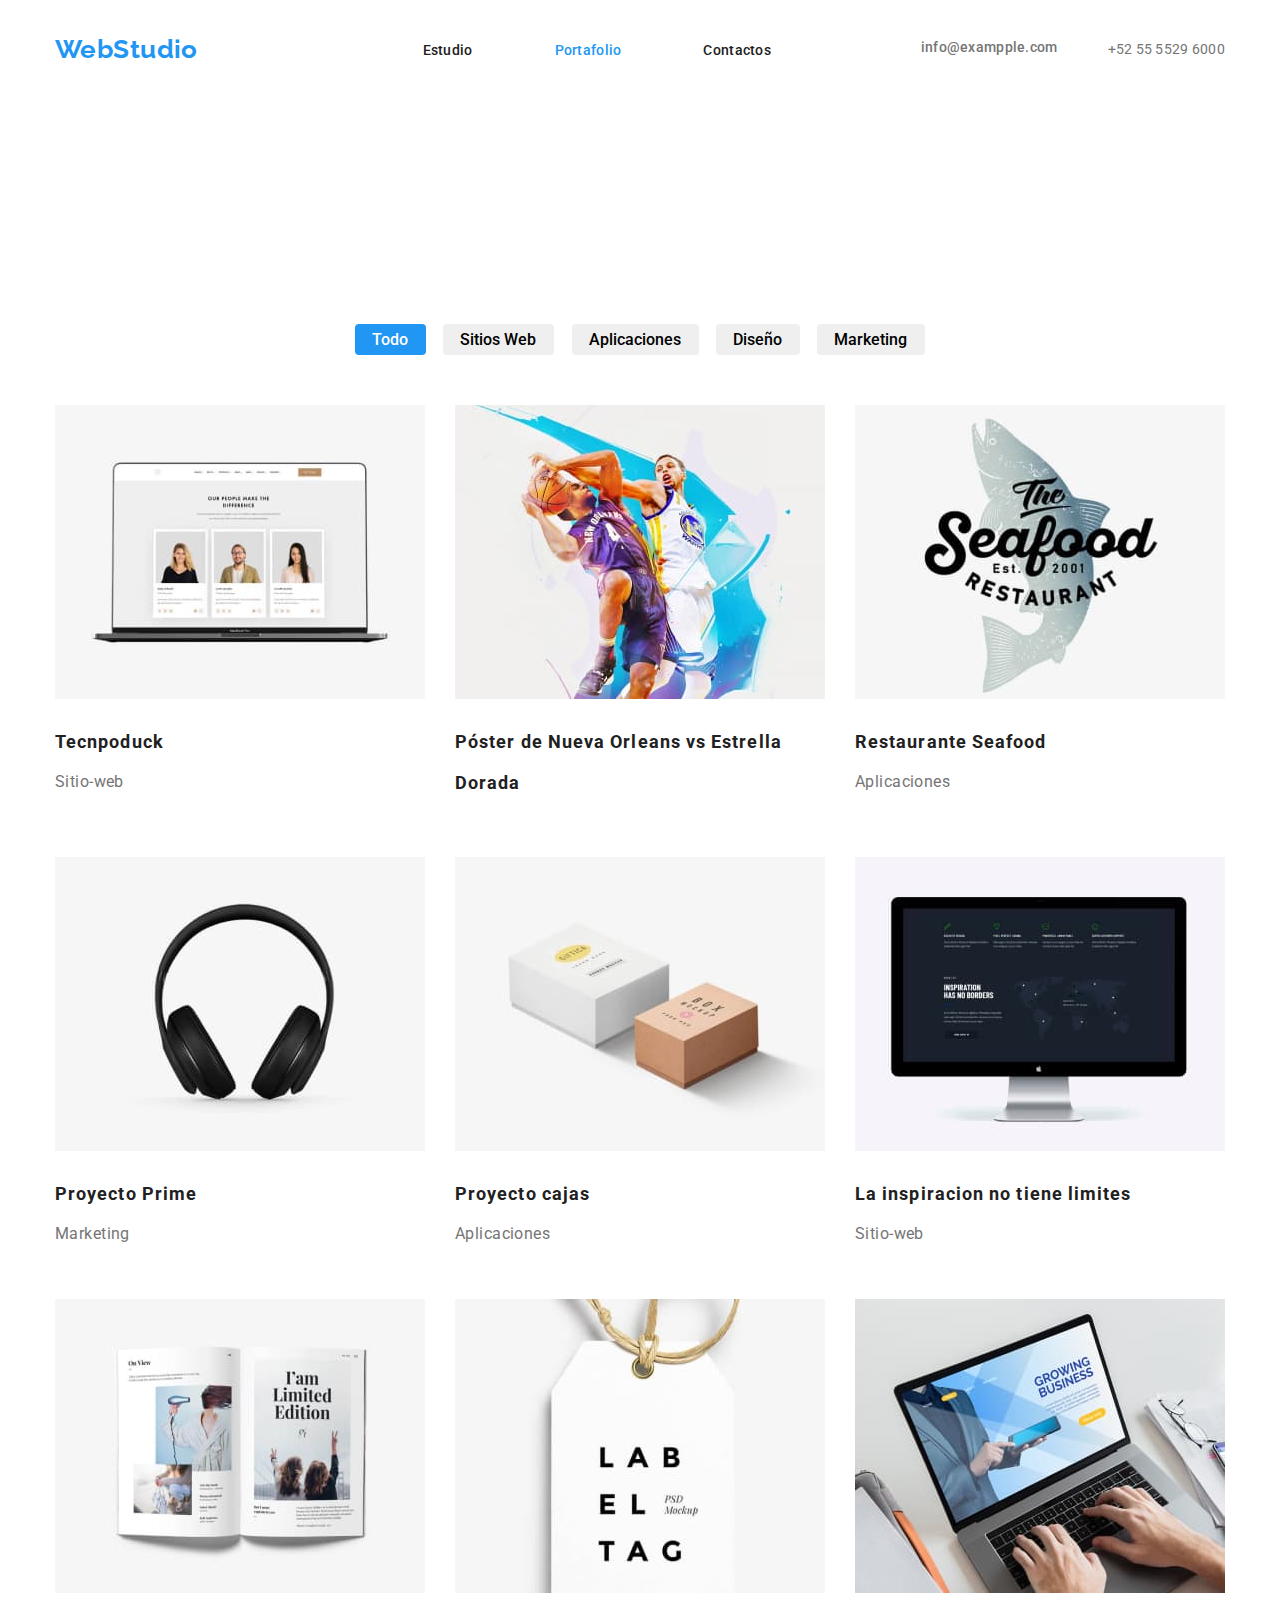
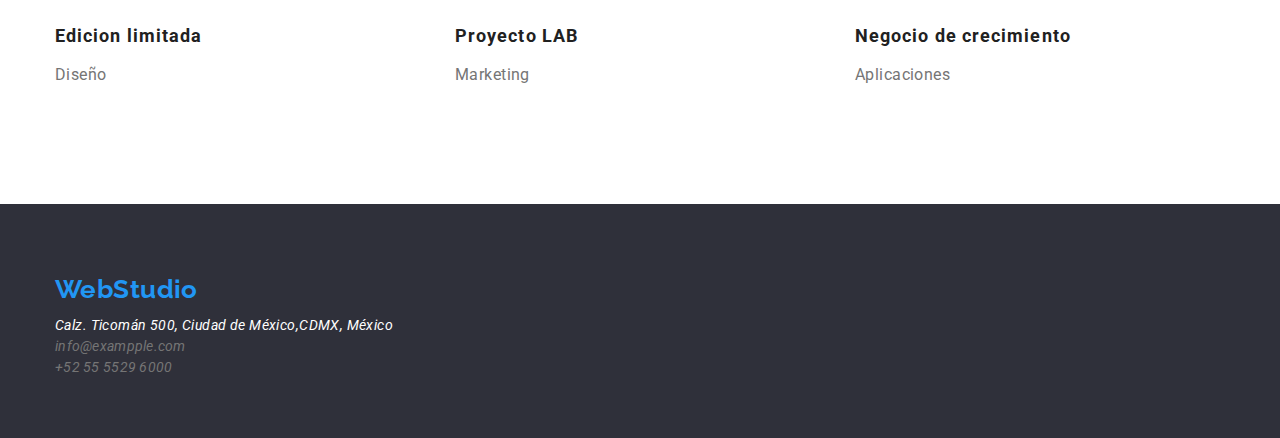
==== commit 1c9ddc37: "correcciones" ====
--- a/portfolio.html
+++ b/portfolio.html
@@ -37,63 +37,83 @@
     </div>
   </header>
   <main>
-    <div class="container section">
-      <ul class="selector-button">
-        <li class="selector-list"><button class="selector-button-filter filter-active" type="button">Todo</button></li>
-        <li class="selector-list"><button class="selector-button-filter" type="button">Sitios Web</button></li>
-        <li class="selector-list"><button class="selector-button-filter" type="button">Aplicaciones</button></li>
-        <li class="selector-list"><button class="selector-button-filter" type="button">Diseño</button></li>
-        <li class="selector-list"><button class="selector-button-filter" type="button">Marketing</button></li>
-      </ul>
+    <section class="section">
+      <div class="container">
+        <ul class="selector-button">
+          <li class="selector-list"><button class="selector-button-filter filter-active" type="button">Todo</button></li>
+          <li class="selector-list"><button class="selector-button-filter" type="button">Sitios Web</button></li>
+          <li class="selector-list"><button class="selector-button-filter" type="button">Aplicaciones</button></li>
+          <li class="selector-list"><button class="selector-button-filter" type="button">Diseño</button></li>
+          <li class="selector-list"><button class="selector-button-filter" type="button">Marketing</button></li>
+        </ul>
 
-      <ul class="portfolio-cards">
-        <li class="portfolio-card">
-          <img class="portfolio-image" src="images/imagen10.jpg" alt="imagen" width="370" height="294">
-          <h3 class="portfolio-title">Tecnpoduck</h3>
-          <p class="portfolio-work">Sitio-web</p>
-        </li>
-        <li class="portfolio-card">
-         <img class="portfolio-image" src="images/imagen11.jpg" alt="imagen" width="370" height="294">
-          <h3 class="portfolio-title">Póster de Nueva Orleans vs Estrella Dorada</h3>
-        <!-- <p>Aplicaciones</p>  -->
-        </li>
-        <li class="portfolio-card">
-          <img class="portfolio-image" src="images/imagen12.jpg" alt="imagen" width="370" height="294">
-          <h3 class="portfolio-title">Restaurante Seafood</h3>
-          <p class="portfolio-work">Aplicaciones</p>
-        </li>
-        <li class="portfolio-card">
-          <img class="portfolio-image" src="images/imagen13.jpg" alt="imagen" width="370" height="294">
-          <h3 class="portfolio-title">Proyecto Prime</h3>
-          <p class="portfolio-work">Marketing</p>
-        </li>
-        <li class="portfolio-card">
-          <img class="portfolio-image" src="images/imagen14.jpg" alt="imagen" width="370" height="294">
-          <h3 class="portfolio-title">Proyecto cajas</h3>
-          <p class="portfolio-work">Aplicaciones</p>
-        </li>
-        <li class="portfolio-card">
-          <img class="portfolio-image" src="images/imagen15.jpg" alt="imagen" width="370" height="294">
-          <h3 class="portfolio-title">La inspiracion no tiene limites</h3>
-          <p class="portfolio-work">Sitio-web</p>
-        </li>
-        <li class="portfolio-card">
-          <img class="portfolio-image" src="images/imagen16.jpg" alt="imagen" width="370" height="294">
-          <h3 class="portfolio-title">Edicion limitada</h3>
-          <p class="portfolio-work">Diseño</p>
-        </li>
-        <li class="portfolio-card">
-          <img class="portfolio-image" src="images/imagen17.jpg" alt="imagen" width="370" height="294">
-          <h3 class="portfolio-title">Proyecto LAB</h3>
-          <p class="portfolio-work">Marketing</p>
-        </li>
-        <li class="portfolio-card">
-          <img class="portfolio-image" src="images/imagen18.jpg" alt="imagen" width="370" height="294">
-          <h3 class="portfolio-title">Negocio de crecimiento</h3>
-          <p class="portfolio-work">Aplicaciones</p>
-        </li>
-      </ul>
-    </div>
+        <ul class="portfolio-cards">
+          <li class="portfolio-card">
+            <img class="portfolio-image" src="images/imagen10.jpg" alt="imagen" width="370" height="294">
+            <div class="portfolio-profesion">
+            <h3 class="portfolio-title">Tecnpoduck</h3>
+            <p class="portfolio-work">Sitio-web</p>
+            </div>
+          </li>
+          <li class="portfolio-card">
+          <img class="portfolio-image" src="images/imagen11.jpg" alt="imagen" width="370" height="294">
+          <div class="portfolio-profesion">
+            <h3 class="portfolio-title">Póster de Nueva Orleans vs Estrella Dorada</h3>
+          <!-- <p>Aplicaciones</p>  -->
+          </div>
+          </li>
+          <li class="portfolio-card">
+            <img class="portfolio-image" src="images/imagen12.jpg" alt="imagen" width="370" height="294">
+            <div class="portfolio-profesion">
+            <h3 class="portfolio-title">Restaurante Seafood</h3>
+            <p class="portfolio-work">Aplicaciones</p>
+            </div>
+          </li>
+          <li class="portfolio-card">
+            <img class="portfolio-image" src="images/imagen13.jpg" alt="imagen" width="370" height="294">
+            <div class="portfolio-profesion">
+            <h3 class="portfolio-title">Proyecto Prime</h3>
+            <p class="portfolio-work">Marketing</p>
+          </div>
+          </li>
+          <li class="portfolio-card">
+            <img class="portfolio-image" src="images/imagen14.jpg" alt="imagen" width="370" height="294">
+            <div class="portfolio-profesion">
+            <h3 class="portfolio-title">Proyecto cajas</h3>
+            <p class="portfolio-work">Aplicaciones</p>
+            </div>
+          </li>
+          <li class="portfolio-card">
+            <img class="portfolio-image" src="images/imagen15.jpg" alt="imagen" width="370" height="294">
+            <div class="portfolio-profesion">
+            <h3 class="portfolio-title">La inspiracion no tiene limites</h3>
+            <p class="portfolio-work">Sitio-web</p>
+            </div>
+          </li>
+          <li class="portfolio-card">
+            <img class="portfolio-image" src="images/imagen16.jpg" alt="imagen" width="370" height="294">
+            <div class="portfolio-profesion">
+            <h3 class="portfolio-title">Edicion limitada</h3>
+            <p class="portfolio-work">Diseño</p>
+            </div>
+          </li>
+          <li class="portfolio-card">
+            <img class="portfolio-image" src="images/imagen17.jpg" alt="imagen" width="370" height="294">
+            <div class="portfolio-profesion">
+            <h3 class="portfolio-title">Proyecto LAB</h3>
+            <p class="portfolio-work">Marketing</p>
+            </div>
+          </li>
+          <li class="portfolio-card">
+            <img class="portfolio-image" src="images/imagen18.jpg" alt="imagen" width="370" height="294">
+            <div class="portfolio-profesion">
+            <h3 class="portfolio-title">Negocio de crecimiento</h3>
+            <p class="portfolio-work">Aplicaciones</p>
+            </div>
+          </li>
+        </ul>
+      </div>
+    </section>
   </main>
 
   <footer>
--- a/css/styles.css
+++ b/css/styles.css
@@ -150,7 +150,7 @@
 }
 .cards-advantages{
  display: flex;
- flex-wrap: nowrap;
+ flex-wrap: wrap;
  gap: 30px;
 }
 
@@ -163,7 +163,7 @@
 }
 
 .card-advantages{
-  flex-basis: calc((100%-90px)/4);
+  flex-basis: calc((100% - 90px) / 4);
   
   
 }
@@ -172,7 +172,7 @@
   font-size: 14px;
   line-height: 1em;
   font-weight: 700;
-  margin-top: 95px;
+  
 
 }
 .card-text{
@@ -197,14 +197,14 @@
  
 }
 .about-images-list{
-  flex-basis: calc((100%-90.78px)/2);
+  flex-basis: calc((100% - 60px)/ 3);
   
   
 }
 .about-images{
   display: flex;
-  flex-wrap: nowrap;
-  gap: 30.26px;
+  flex-wrap: wrap;
+  gap: 30px;
 }
 
 
@@ -226,7 +226,7 @@
   text-align: center;
   width: 270px;
   height: 368px;
-  flex-basis: calc((100%-97px)/3);
+  flex-basis: calc((100% - 90px) / 4);
   background: #FFFFFF;
   border-radius: 0px 0px 4px 4px;
   box-shadow: 0px 1px 3px rgba(0, 0, 0, 0.12), 0px 1px 1px rgba(0, 0, 0, 0.14), 0px 2px 1px rgba(0, 0, 0, 0.2);
@@ -235,8 +235,8 @@
 
 .cards-equipments{
   display: flex;
-  flex-wrap: nowrap;
-  gap: 37px;
+  flex-wrap: wrap;
+  gap: 30px;
 
 
 
@@ -254,11 +254,17 @@
   line-height: 1.172em;
   
 }
+.names-profesions{
+  padding-bottom: 30px;
+  padding-top: 30px;
+  padding-right: 44px;
+  padding-left: 45px;
+}
 
 
 footer{
   background-color: #2F303A;
-  height: 252px;
+  padding: 60px 0 60px 0;
 
 }
 .footer-city-link{
@@ -279,6 +285,7 @@
 
 
 /*-------Portafolio------*/
+
 
 .portfolios {
   padding-bottom: 131px;
@@ -290,8 +297,9 @@
   align-items: center;
   margin-bottom: 50px;
   margin: 0 auto;
-  padding-right: 300px;
-  padding-left: 300px;
+  margin-right: 300px;
+  margin-left: 300px;
+
 
 }
 
@@ -300,8 +308,9 @@
   border-radius: 4px;
   font-weight: 500;
   font-size: 16px;
-  
-
+  padding: 6px 18px 6px 17px;
+  margin-bottom: 50px;
+  
 }
 
 
@@ -318,7 +327,7 @@
   color: #fff;
 }
 .portfolio-card{
-  flex-basis: calc((50%-60px)/2);
+  flex-basis: calc((100% - 60px) /3);
   background: #FFFFFF;
   box-sizing: border-box;
 
@@ -337,7 +346,7 @@
   font-weight: 400;
   font-size: 16px;
   line-height: 1.875em;
-  
+
   
 }
 .portfolio-cards{
@@ -346,12 +355,7 @@
   gap: 30px;
 
 }
-
-.footers {
-margin-top: 60px;
-
-}
-.footer-city-link {
-margin-top: 9px;
-
-}
+.portfolio-profesion{
+  padding-top: 20px;
+  padding-bottom: 20px;
+}
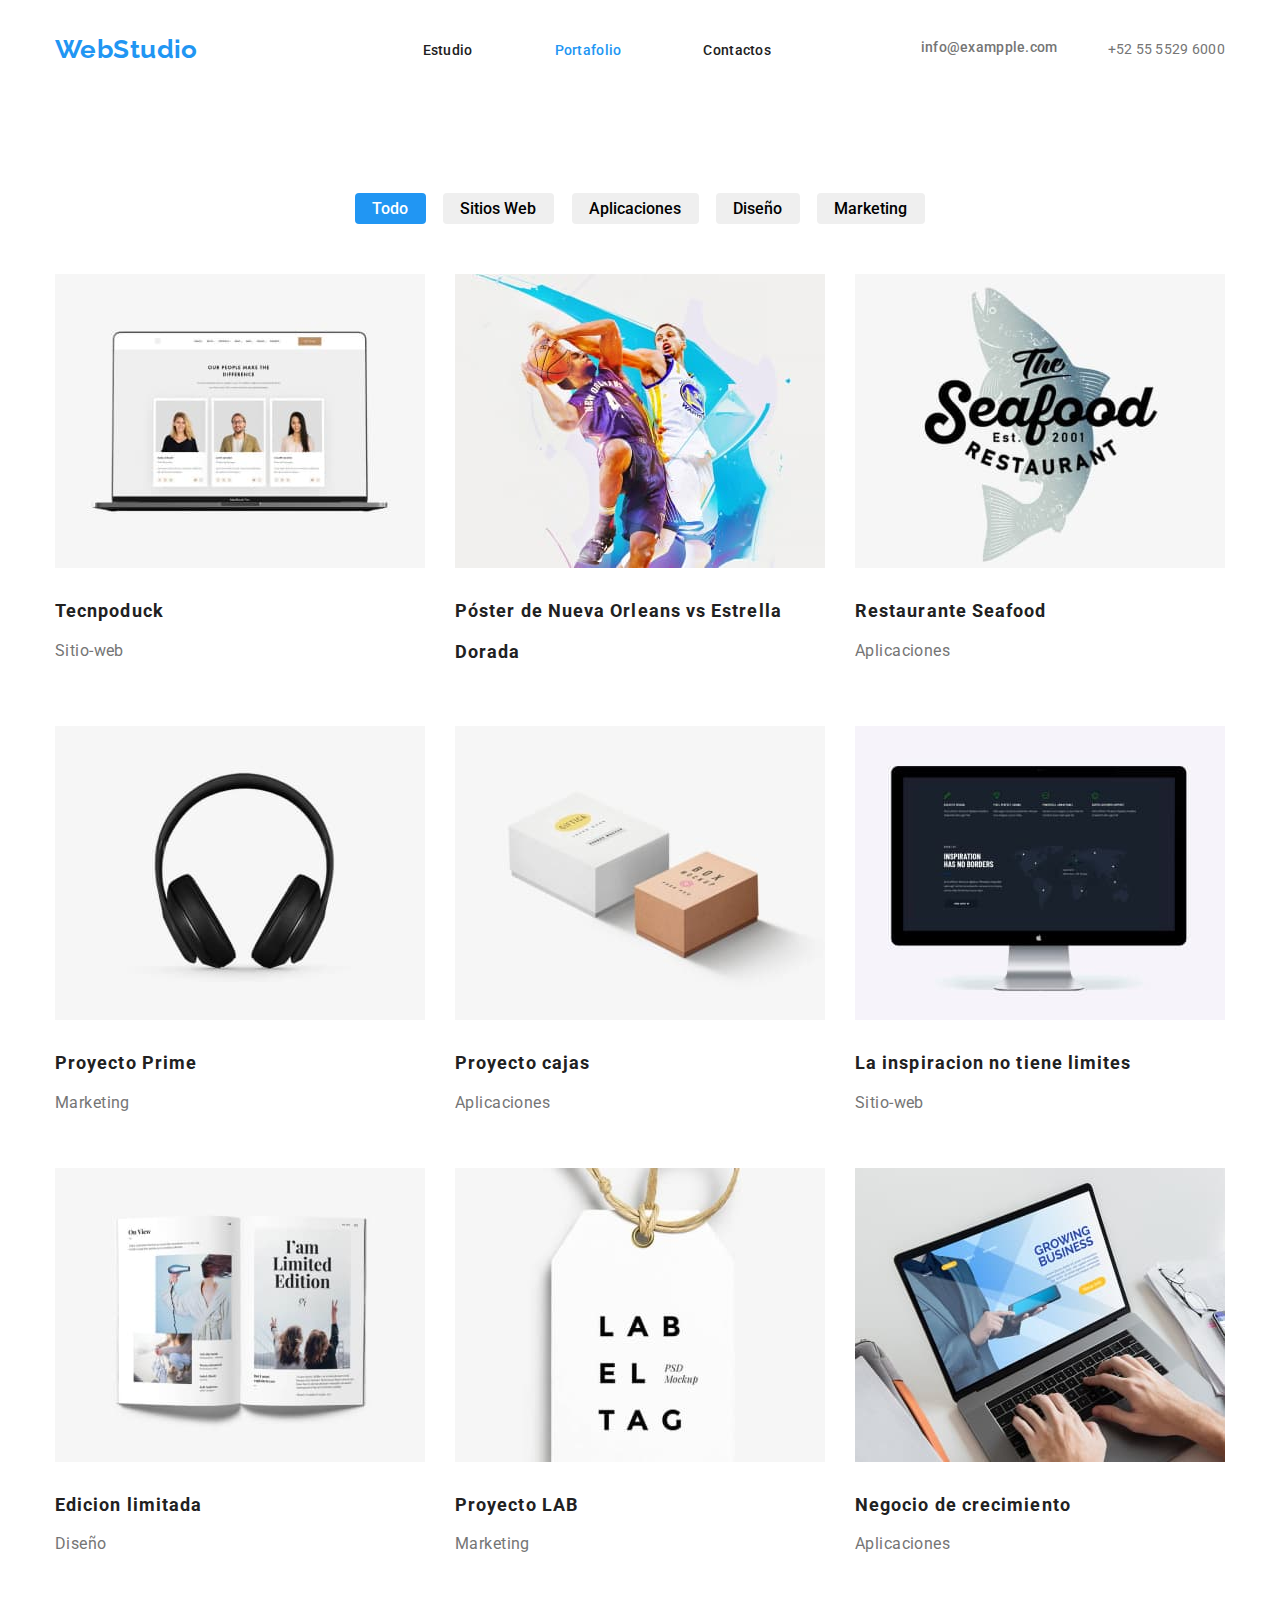
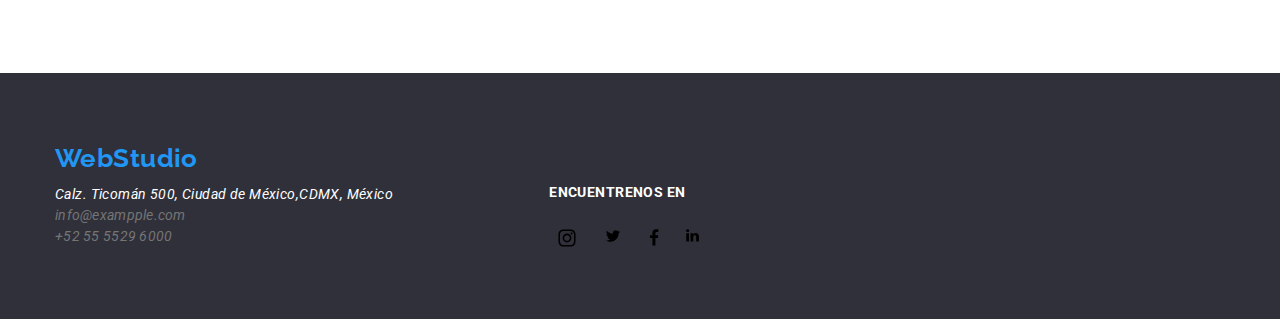
==== commit 8abc365b: "modificaciones" ====
--- a/portfolio.html
+++ b/portfolio.html
@@ -131,6 +131,26 @@
             <a class="telephone-link" href="tel:+525555296000">+52 55 5529 6000</a>
           </li>
         </ul>
+
+        <ul class="title-footer">
+          <h3 class="titles-footer">ENCUENTRENOS EN</h3>    
+          <section class="ordenes">  
+            <ul class="orden-footer">
+              <li class="list-ordens">
+                <img src="images/icons.svg/instagram.svg" alt="" width="20px" height="20px"> 
+              </li>
+              <li class="list-ordens">
+                <img src="images/icons.svg/twitter.svg" alt="" width="20px" height="16px"> 
+              </li>
+              <li class="list-ordens">
+                <img src="images/icons.svg/facebook.svg" alt="" width="10px" height="20px"> 
+              </li> 
+              <li class="list-ordens">
+                <img src="images/icons.svg/linkedin.svg" alt="" width="15px" height="15px"> 
+              </li> 
+            </ul>
+            </section>
+        </ul>
       </address>
     </div>
   </footer>
--- a/css/styles.css
+++ b/css/styles.css
@@ -12,7 +12,7 @@
   letter-spacing: 0.03em ;
   background-color: white;
   display: block;
-  
+
 } 
 
 .container {
@@ -118,7 +118,11 @@
   padding-top: 200px;
   padding-bottom: 200px;
   text-align: center;
-  
+  background-image: url('../images/icons.svg/fondo.svg');
+  background-position: center;
+
+ 
+
 }
 .button-hero{
   padding-bottom: 200px;
@@ -225,7 +229,7 @@
 .card-equipment{
   text-align: center;
   width: 270px;
-  height: 368px;
+  height: 428px;
   flex-basis: calc((100% - 90px) / 4);
   background: #FFFFFF;
   border-radius: 0px 0px 4px 4px;
@@ -237,7 +241,6 @@
   display: flex;
   flex-wrap: wrap;
   gap: 30px;
-
 
 
 }
@@ -254,12 +257,55 @@
   line-height: 1.172em;
   
 }
+
+.list-ordens:hover{
+  background: #2196F3;
+}
+
+
 .names-profesions{
   padding-bottom: 30px;
   padding-top: 30px;
   padding-right: 44px;
   padding-left: 45px;
 }
+.list-ordens{
+  flex-basis: calc((100% - 30px) / 4);
+  padding:8px;
+  border-radius: 100%;
+  
+}
+
+.orden{
+  display: flex;
+  flex-wrap: wrap;
+  gap:10px;
+  margin-top: 16px;
+  margin-bottom: 30px;
+}
+
+.title-clientes{
+font-family: 'Roboto';
+font-style: normal;
+font-weight: 700;
+font-size: 36px;
+line-height: 42px;
+text-align: center;
+letter-spacing: 0.03em;
+margin-top: 153px;
+
+}
+.list-clientes {
+  display: flex;
+  flex-wrap: wrap;
+  gap: 30px;
+  margin-top: 44px;
+}
+
+.list-cliente {
+ flex-basis: calc((100% - 150px) / 6); 
+ margin-bottom: 151px;
+}
 
 
 footer{
@@ -287,9 +333,6 @@
 /*-------Portafolio------*/
 
 
-.portfolios {
-  padding-bottom: 131px;
-}
 
 .selector-button {
   display: flex;
@@ -330,7 +373,7 @@
   flex-basis: calc((100% - 60px) /3);
   background: #FFFFFF;
   box-sizing: border-box;
-
+  
   
 }
 .portfolio-title{
@@ -359,3 +402,38 @@
   padding-top: 20px;
   padding-bottom: 20px;
 }
+.titles-footer{
+font-family: 'Roboto';
+font-style: normal;
+font-weight: 700;
+font-size: 14px;
+line-height: 16px;
+letter-spacing: 0.03em;
+color: #FFFFFF;
+justify-content: center;
+align-items: center;
+margin-bottom: 20px;
+}
+
+
+.orden-footer{
+  display: flex;
+  flex-wrap:wrap;
+  gap: 10px;
+
+ 
+}
+.list-ordens{
+  flex-basis: calc((100% - 40px) /5);
+ 
+
+}
+address{
+  display: flex;
+  flex-wrap:wrap;
+  gap: 156px;
+}
+
+.footer-contact .titles-footer{
+  flex-basis: calc((100% - 156px) /2);
+}
